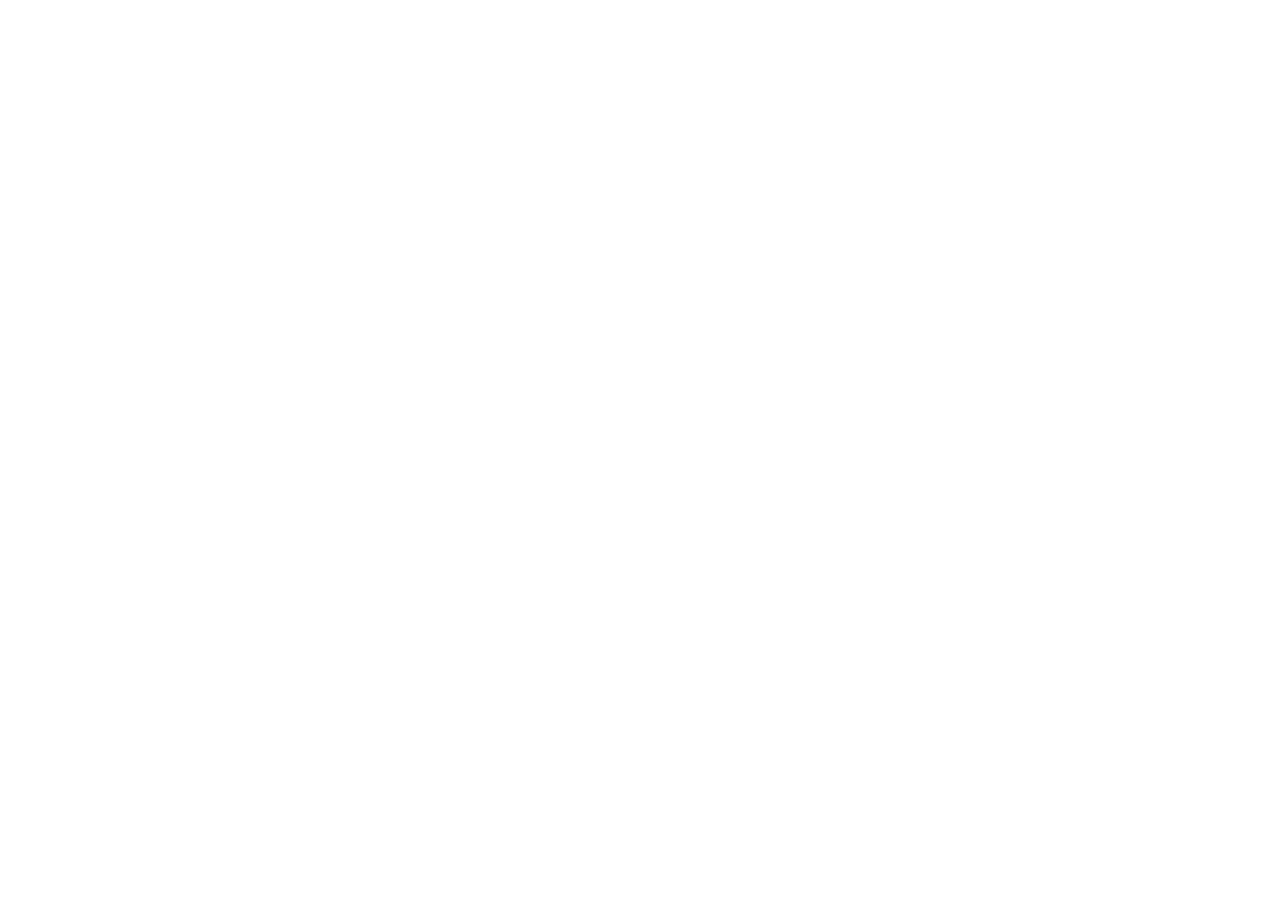
==== index.html @ 77b0b75e "starting files" ====
<!DOCTYPE html>
<html lang="en">
  <head>
    <meta charset="UTF-8" />
    <meta http-equiv="X-UA-Compatible" content="IE=edge" />
    <meta name="viewport" content="width=device-width, initial-scale=1.0" />
    <link rel="stylesheet" href="css/style.css" />
    <title>Veegil</title>
  </head>

  <script src="app.js"></script>
  <body></body>
</html>
---- css/style.css ----
@import url('https://fonts.googleapis.com/css2?family=Mulish:wght@400;600;700&family=Poppins:wght@100;200;300;400&display=swap');
* {
  margin: 0;
  padding: 0;
  box-sizing: border-box;
}
:root {
  --regular-font: 'Mulish', sans-serif;
  --tiny-font: 'Poppins', sans-serif;
}
body {
  font-family: var(--regular-font);
}
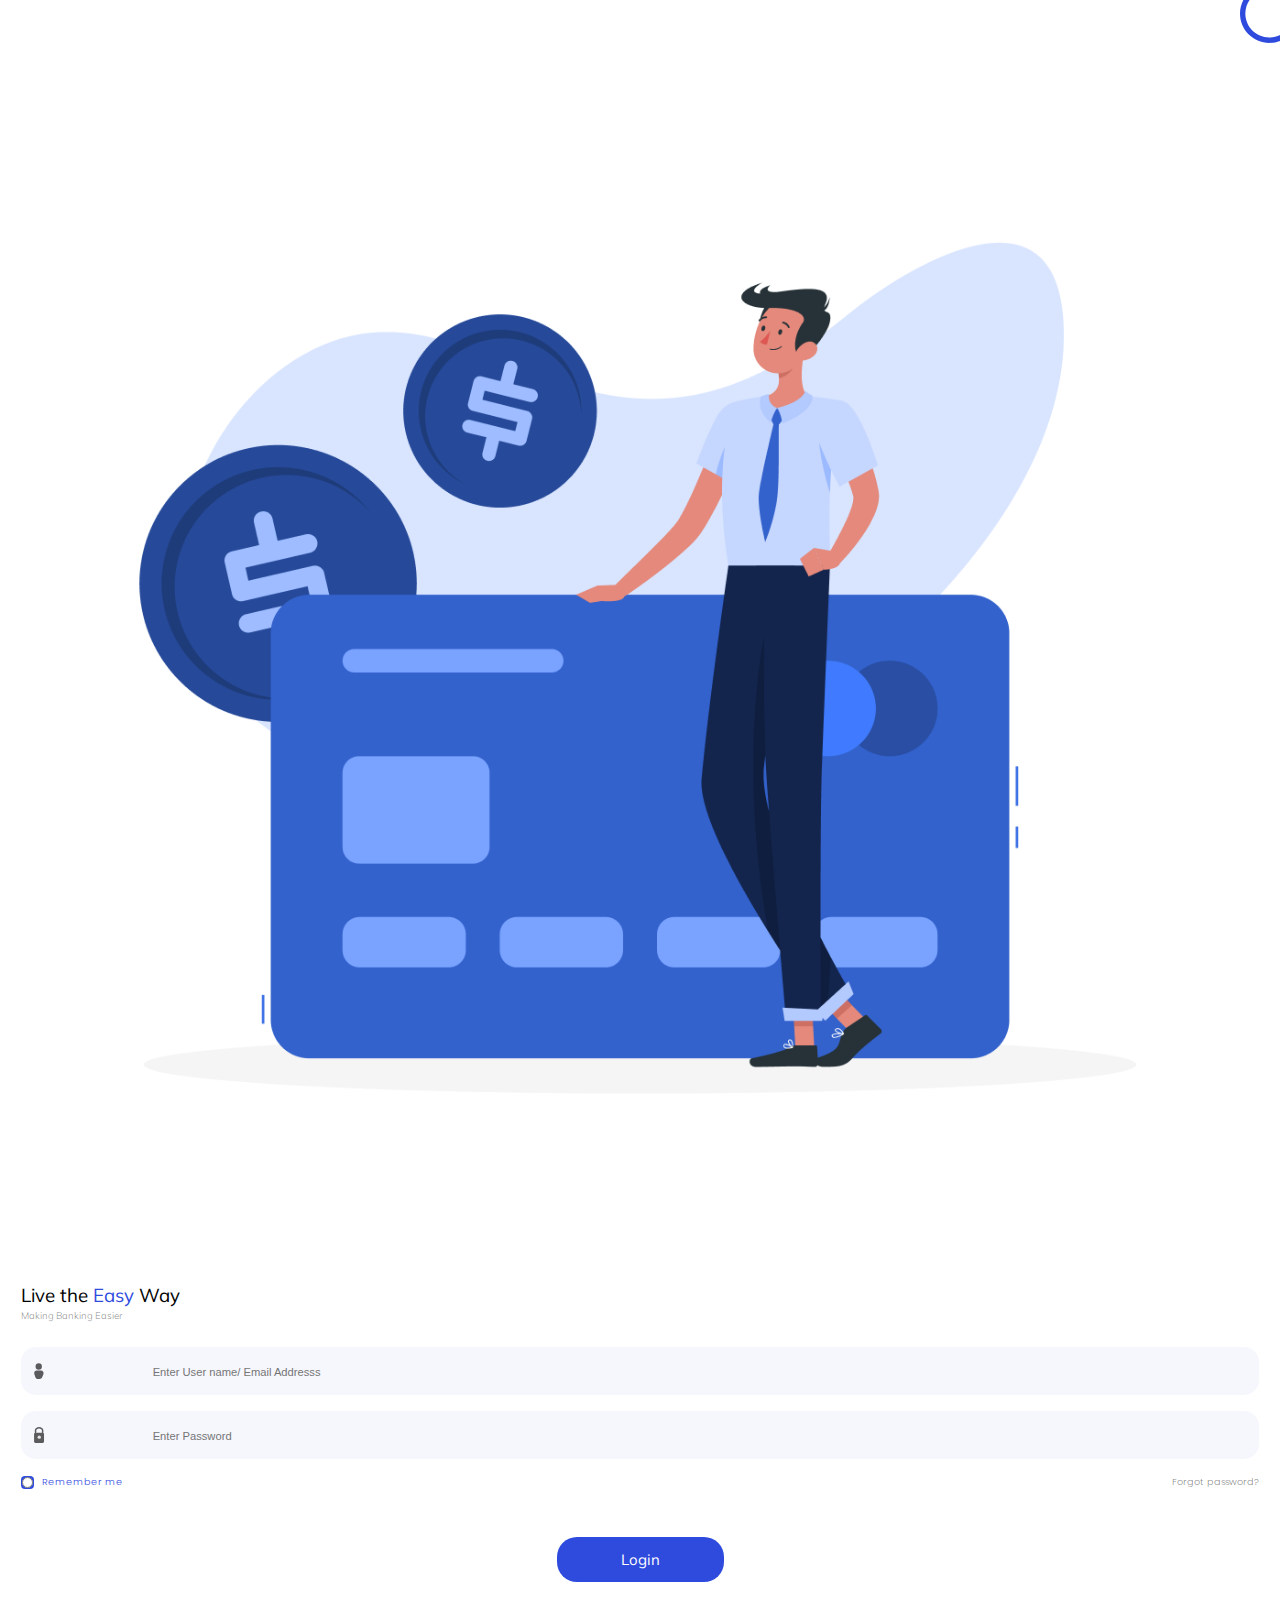
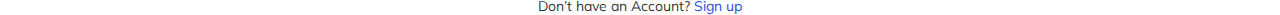
==== commit 9359e95c: "mobile design" ====
--- a/index.html
+++ b/index.html
@@ -5,9 +5,134 @@
     <meta http-equiv="X-UA-Compatible" content="IE=edge" />
     <meta name="viewport" content="width=device-width, initial-scale=1.0" />
     <link rel="stylesheet" href="css/style.css" />
-    <title>Veegil</title>
+    <title>DigiPay</title>
   </head>
 
-  <script src="app.js"></script>
-  <body></body>
+  <body>
+    <header>
+      <div class="logo_container">
+        <img class="logo" src="img/logo.png" alt="logo" />
+        <p>DigiPay</p>
+      </div>
+      <svg
+        width="142"
+        height="167"
+        viewbox="0 0 142 167"
+        fill="none"
+        xmlns="http://www.w3.org/2000/svg"
+      >
+        <path
+          d="M208 62.6328C208 120.07 161.438 166.633 104 166.633C46.5624 166.633 0 120.07 0 62.6328C0 5.19523 46.5624 -41.3672 104 -41.3672C161.438 -41.3672 208 5.19523 208 62.6328ZM18.9966 62.6328C18.9966 109.579 57.0539 147.636 104 147.636C150.946 147.636 189.003 109.579 189.003 62.6328C189.003 15.6868 150.946 -22.3706 104 -22.3706C57.0539 -22.3706 18.9966 15.6868 18.9966 62.6328Z"
+          fill="#2F4BDE"
+        />
+      </svg>
+      <nav>
+        <ul>
+          <li>
+            <a href="#"> sign Up </a>
+          </li>
+          <li>
+            <a href="#"> English</a>
+          </li>
+        </ul>
+      </nav>
+    </header>
+    <main class="hero_container">
+      <!-- Signup hero section -->
+      <section class="signup-hero_section">
+        <h2>Login</h2>
+        <img src="img/Creditcard.png" alt="credit card" />
+        <svg
+          width="57"
+          height="208"
+          viewbox="0 0 57 208"
+          fill="none"
+          xmlns="http://www.w3.org/2000/svg"
+        >
+          <path
+            d="M57 104C57 161.438 10.4376 208 -47 208C-104.438 208 -151 161.438 -151 104C-151 46.5624 -104.438 0 -47 0C10.4376 0 57 46.5624 57 104ZM-132.003 104C-132.003 150.946 -93.9461 189.003 -47 189.003C-0.0539093 189.003 38.0034 150.946 38.0034 104C38.0034 57.0539 -0.0539093 18.9966 -47 18.9966C-93.9461 18.9966 -132.003 57.0539 -132.003 104Z"
+            fill="#2F4BDE"
+            fill-opacity="0.33"
+          />
+        </svg>
+      </section>
+      <section class="hero_details">
+        <h3>Live the <span>Easy</span> Way</h3>
+        <p>Making Banking Easier</p>
+
+        <form class="sign-up_form">
+          <div class="form_input">
+            <svg
+              width="31"
+              height="42"
+              viewbox="0 0 31 42"
+              fill="none"
+              xmlns="http://www.w3.org/2000/svg"
+            >
+              <circle
+                cx="14.806"
+                cy="9.14928"
+                r="8.32836"
+                fill="black"
+                fill-opacity="0.63"
+              />
+              <path
+                d="M3.16128 28.9875C1.61244 24.4818 4.96015 19.791 9.72463 19.791H20.6894C25.6153 19.791 28.9733 24.7797 27.1193 29.3435L23.7359 37.6718C22.6729 40.2885 20.1303 42 17.306 42H12.5875C9.62404 42 6.98751 40.1183 6.02415 37.3158L3.16128 28.9875Z"
+                fill="black"
+                fill-opacity="0.63"
+              />
+            </svg>
+            <input type="text" placeholder="Enter User name/ Email Addresss" />
+          </div>
+          <div class="form_input">
+            <svg
+              width="64"
+              height="101"
+              viewbox="0 0 64 101"
+              fill="none"
+              xmlns="http://www.w3.org/2000/svg"
+            >
+              <rect
+                x="0.841797"
+                y="36.6335"
+                width="62.8235"
+                height="63.6725"
+                rx="8.48967"
+                fill="black"
+                fill-opacity="0.63"
+              />
+              <path
+                d="M10.2266 33.2616V20.7501C10.2266 16.6023 12.5746 12.6243 16.754 9.69139C20.9335 6.75843 26.602 5.11072 32.5127 5.11072C38.4233 5.11072 44.0919 6.75843 48.2714 9.69139C52.4508 12.6243 54.7988 16.6023 54.7988 20.7501V33.2616"
+                stroke="black"
+                stroke-opacity="0.63"
+                stroke-width="9.38363"
+                stroke-linecap="round"
+                stroke-linejoin="round"
+              />
+              <circle
+                cx="33.5271"
+                cy="64.0696"
+                r="10.6121"
+                fill="white"
+                fill-opacity="0.84"
+              />
+            </svg>
+            <input type="password" placeholder="Enter Password" />
+          </div>
+          <div class="remember_me">
+            <div>
+              <span><input type="radio" name="Remember me" id="" /></span>
+              <label>Remember me</label>
+            </div>
+            <a href="#">Forgot password?</a>
+          </div>
+          <div class="login">
+            <a class="login_btn" href="#">Login</a>
+            <p>Don’t have an Account? <a href="#">Sign up</a></p>
+          </div>
+        </form>
+      </section>
+    </main>
+    <script src="js/app.js"></script>
+  </body>
 </html>
--- a/css/style.css
+++ b/css/style.css
@@ -1,13 +1,148 @@
-@import url('https://fonts.googleapis.com/css2?family=Mulish:wght@400;600;700&family=Poppins:wght@100;200;300;400&display=swap');
+@import url('https://fonts.googleapis.com/css2?family=Mulish:wght@200;300;400;600;700&family=Poppins:wght@100;200;300;400&display=swap');
 * {
   margin: 0;
   padding: 0;
   box-sizing: border-box;
 }
 :root {
+  /* fonts */
   --regular-font: 'Mulish', sans-serif;
   --tiny-font: 'Poppins', sans-serif;
+
+  /* colors */
+  --grey: rgba(0, 0, 0, 0.49);
+  --blue: #2f4bde;
 }
 body {
   font-family: var(--regular-font);
+  height: 100vh;
+  background-color: #fff;
 }
+a {
+  text-decoration: none;
+  display: inline-block;
+}
+/* header section */
+header {
+  display: flex;
+  justify-content: space-between;
+  position: relative;
+}
+header nav,
+.logo_container {
+  display: none;
+}
+
+header svg {
+  position: absolute;
+  right: 0rem;
+  top: -4rem;
+  max-width: 2.5rem;
+}
+/* Signup hero section */
+.hero_container h2 {
+  display: none;
+}
+.signup-hero_section {
+  width: 100%;
+  position: relative;
+}
+.signup-hero_section svg {
+  display: none;
+}
+.signup-hero_section img {
+  width: 100%;
+}
+.hero_details {
+  margin: 0 1.3rem;
+}
+.hero_details h3 {
+  font-weight: 400;
+}
+.hero_details h3 span {
+  color: var(--blue);
+}
+.hero_details p {
+  font-weight: 300;
+  font-size: 0.6rem;
+  color: var(--grey);
+  line-height: 1rem;
+  margin-bottom: 1.5rem;
+}
+.sign-up_form svg {
+  width: 1rem;
+  height: 1rem;
+}
+.form_input {
+  height: 3rem;
+  background-color: rgba(213, 218, 246, 0.21);
+  display: flex;
+  align-items: center;
+  margin-bottom: 1rem;
+  border-radius: 15px;
+  padding: 10px;
+  justify-content: space-between;
+  font-weight: 300;
+}
+.form_input input {
+  background-color: transparent;
+  width: 90%;
+  height: 100%;
+  border: none;
+  outline: none;
+}
+.form_input input::placeholder {
+  font-weight: 200;
+  font-size: 0.7rem;
+}
+.remember_me {
+  display: flex;
+  font-weight: 300;
+  font-family: var(--tiny-font);
+  font-size: 0.6rem;
+  justify-content: space-between;
+  align-items: center;
+}
+.remember_me a {
+  color: var(--grey);
+}
+.remember_me div {
+  display: flex;
+  align-items: center;
+  color: var(--blue);
+}
+.remember_me label {
+  padding-left: 0.5rem;
+}
+.remember_me span {
+  background-color: var(--blue);
+  display: flex;
+  align-items: center;
+  padding: 1px;
+  border-radius: 4px;
+  width: 13px;
+  height: 13px;
+}
+.remember_me input {
+  width: 100%;
+}
+.login {
+  text-align: center;
+  margin: 3rem 0 0 0;
+}
+.login_btn {
+  background-color: var(--blue);
+  color: #fff;
+  font-size: 15px;
+  padding: 0.8rem 4rem;
+  border-radius: 20px;
+}
+.login p {
+  padding-top: 1rem;
+  font-weight: 400;
+  font-size: 14px;
+  color: rgba(0, 0, 0, 0.83);
+}
+.login p a {
+  color: var(--blue);
+}
